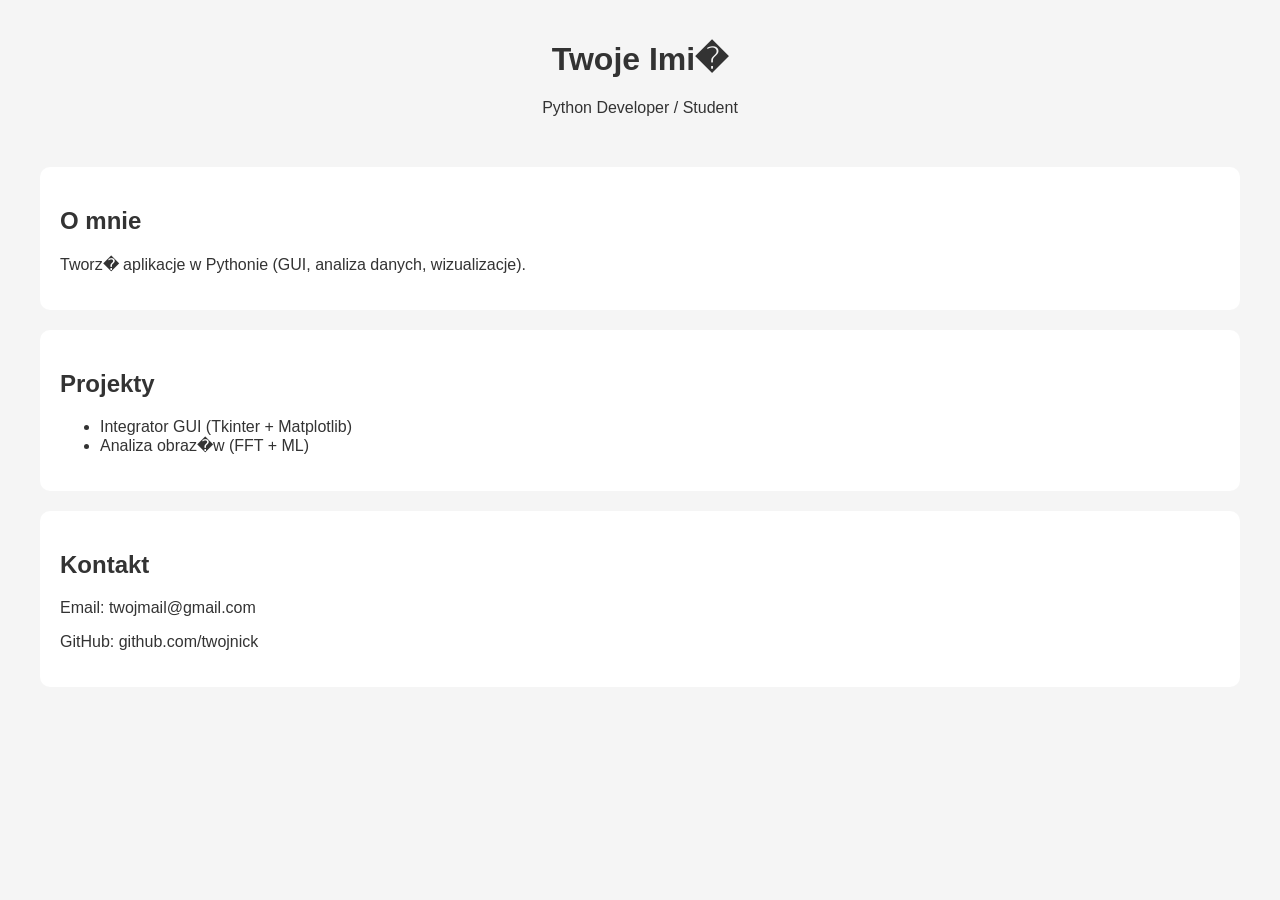
==== index.html @ ad36d0c5 "test" ====
<!DOCTYPE html>
<html lang="pl">
<head>
    <meta charset="UTF-8">
    <title>Moje Portfolio</title>
    <link rel="stylesheet" href="style.css">
</head>
<body>

    <header>
        <h1>Twoje Imi�</h1>
        <p>Python Developer / Student</p>
    </header>

    <section>
        <h2>O mnie</h2>
        <p>Tworz� aplikacje w Pythonie (GUI, analiza danych, wizualizacje).</p>
    </section>

    <section>
        <h2>Projekty</h2>
        <ul>
            <li>Integrator GUI (Tkinter + Matplotlib)</li>
            <li>Analiza obraz�w (FFT + ML)</li>
        </ul>
    </section>

    <section>
        <h2>Kontakt</h2>
        <p>Email: twojmail@gmail.com</p>
        <p>GitHub: github.com/twojnick</p>
    </section>

</body>
</html>
---- style.css ----
body {
    font-family: Arial, sans-serif;
    margin: 40px;
    background: #f5f5f5;
    color: #333;
}

header {
    text-align: center;
    margin-bottom: 50px;
}

section {
    background: white;
    padding: 20px;
    margin-bottom: 20px;
    border-radius: 10px;
}
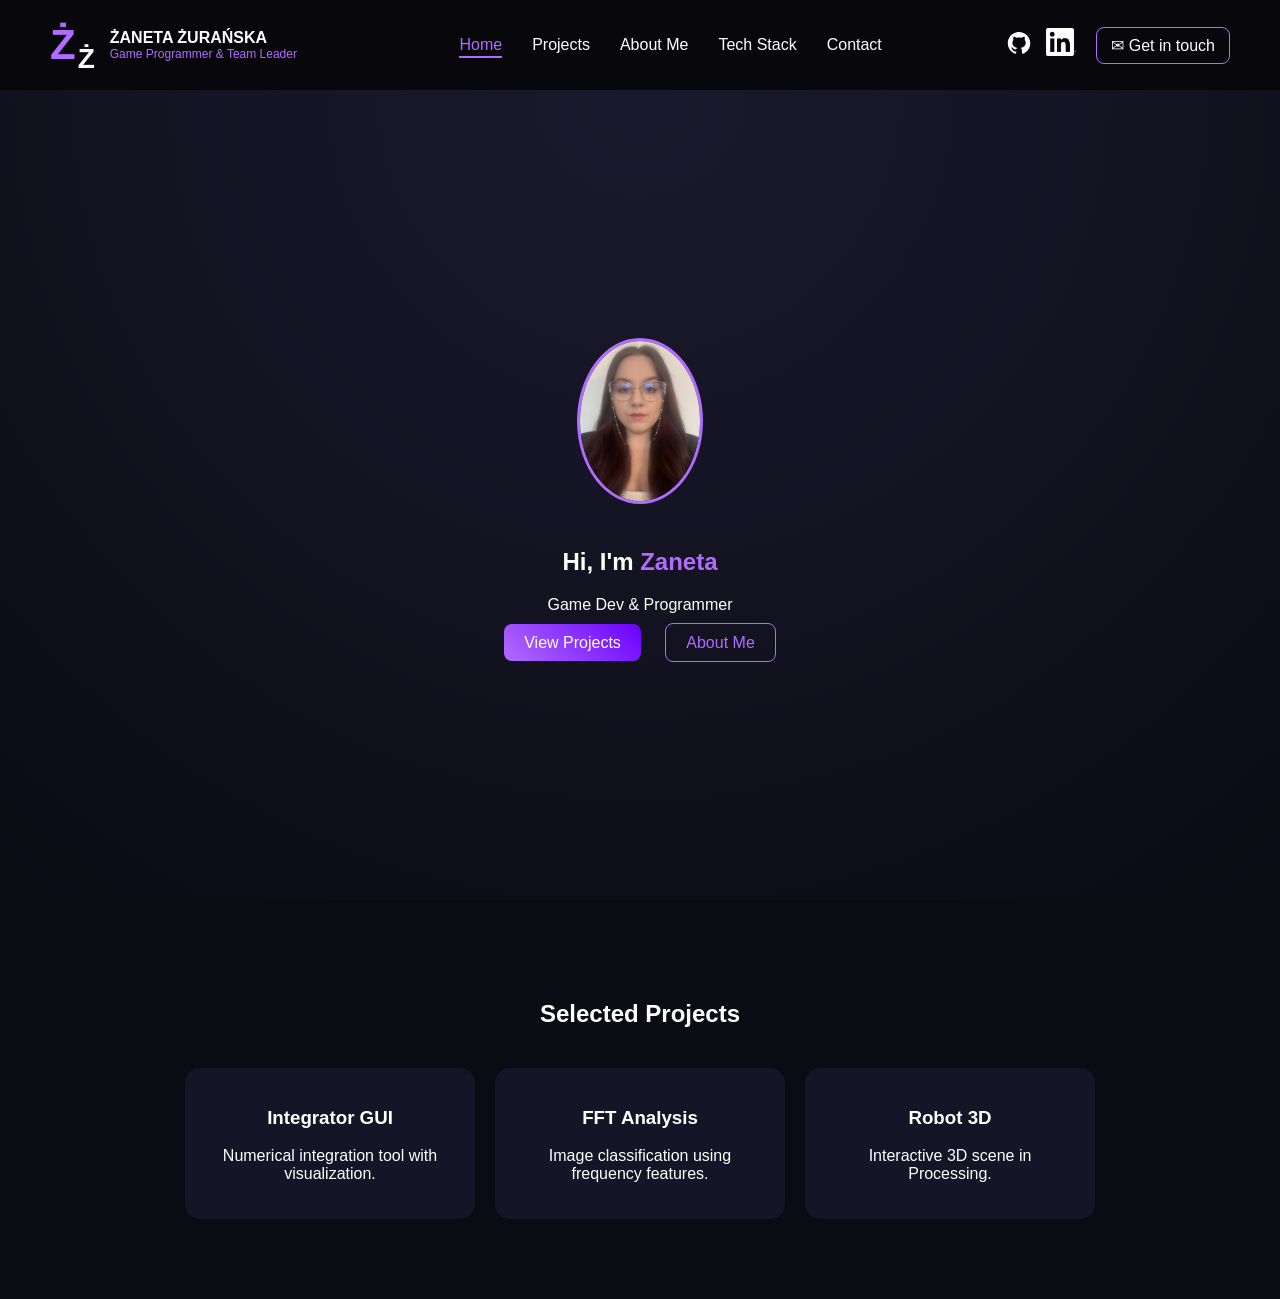
==== commit b454cc91: "Template" ====
--- a/index.html
+++ b/index.html
@@ -2,34 +2,88 @@
 <html lang="pl">
 <head>
     <meta charset="UTF-8">
-    <title>Moje Portfolio</title>
+    <title>Zaneta Zuranska</title>
     <link rel="stylesheet" href="style.css">
 </head>
 <body>
 
-    <header>
-        <h1>Twoje Imi�</h1>
-        <p>Python Developer / Student</p>
-    </header>
+<nav class="navbar">
 
-    <section>
-        <h2>O mnie</h2>
-        <p>Tworz� aplikacje w Pythonie (GUI, analiza danych, wizualizacje).</p>
-    </section>
+    <!-- LOGO -->
+    <div class="logo">
+        <div class="logo-mark">
+            <span class="logo-top">Ż</span>
+            <span class="logo-bottom">Ż</span>
+        </div>
+        <div class="logo-text">
+            <h1>ŻANETA ŻURAŃSKA</h1>
+            <p>Game Programmer & Team Leader</p>
+        </div>
+    </div>
 
-    <section>
-        <h2>Projekty</h2>
-        <ul>
-            <li>Integrator GUI (Tkinter + Matplotlib)</li>
-            <li>Analiza obraz�w (FFT + ML)</li>
-        </ul>
-    </section>
+    <!-- MENU -->
+    <ul class="menu">
+        <li><a href="#" class="active">Home</a></li>
+        <li><a href="#">Projects</a></li>
+        <li><a href="#">About Me</a></li>
+        <li><a href="#">Tech Stack</a></li>
+        <li><a href="#">Contact</a></li>
+    </ul>
 
-    <section>
-        <h2>Kontakt</h2>
-        <p>Email: twojmail@gmail.com</p>
-        <p>GitHub: github.com/twojnick</p>
-    </section>
+    <!-- RIGHT SIDE -->
+    <div class="nav-right">
+
+    <div class="socials">
+        <a href="https://github.com/zanetazuranska" target="_blank" rel="noopener noreferrer">
+            <img src="res/GitHub_Invertocat_White_Clearspace.svg" alt="GitHub">
+        </a>
+
+        <a href="https://www.linkedin.com/in/%C5%BCaneta-%C5%BCura%C5%84ska-6b0505299/" target="_blank" rel="noopener noreferrer">
+            <img src="res/InBug-White.png" alt="LinkedIn">
+        </a>
+    </div>
+
+        <a href="contact.html" class="contact-btn">
+            ✉ Get in touch
+        </a>
+
+    </div>
+
+</nav>
+
+<section class="hero">
+    <div class="hero-content">
+        <img src="res/avatar.png" class="avatar">
+        <h1>Hi, I'm <span>Zaneta</span></h1>
+        <p>Game Dev & Programmer</p>
+
+        <div class="buttons">
+            <a href="#" class="btn primary">View Projects</a>
+            <a href="#" class="btn secondary">About Me</a>
+        </div>
+    </div>
+</section>
+
+<section class="projects">
+    <h2>Selected Projects</h2>
+
+    <div class="project-grid">
+        <div class="card">
+            <h3>Integrator GUI</h3>
+            <p>Numerical integration tool with visualization.</p>
+        </div>
+
+        <div class="card">
+            <h3>FFT Analysis</h3>
+            <p>Image classification using frequency features.</p>
+        </div>
+
+        <div class="card">
+            <h3>Robot 3D</h3>
+            <p>Interactive 3D scene in Processing.</p>
+        </div>
+    </div>
+</section>
 
 </body>
 </html>
--- a/style.css
+++ b/style.css
@@ -1,18 +1,280 @@
 body {
-    font-family: Arial, sans-serif;
-    margin: 40px;
-    background: #f5f5f5;
-    color: #333;
-}
-
-header {
+    margin: 0;
+    font-family: 'Segoe UI', sans-serif;
+    background: #0b0b14;
+    color: white;
+}
+
+/* NAVBAR */
+.navbar {
+    display: flex;
+    justify-content: space-between;
+    align-items: center;
+    padding: 20px 50px;
+    background: rgba(0,0,0,0.4);
+}
+
+/* ===== LOGO ===== */
+.logo {
+    display: flex;
+    align-items: center;
+    gap: 15px;
+}
+
+.logo-mark {
+    display: flex;
+    align-items: flex-end; /* wyrównuje dół liter */
+    gap: 2px; /* bardzo blisko siebie */
+}
+
+/* większa litera */
+.logo-top {
+    font-size: 42px;
+    color: #b16cff;
+    font-weight: 800;
+}
+
+/* mniejsza litera */
+.logo-bottom {
+    font-size: 28px;
+    color: white;
+    font-weight: 700;
+    position: relative;
+    top: 6px; /* lekko w dół żeby była „niżej” */
+}
+
+.logo-text h1 {
+    margin: 0;
+    font-size: 16px;
+}
+
+.logo-text p {
+    margin: 0;
+    font-size: 12px;
+    color: #b16cff;
+}
+
+/* ===== MENU ===== */
+.menu {
+    display: flex;
+    list-style: none;
+    gap: 30px;
+}
+
+.menu a {
+    color: white;
+    text-decoration: none;
+    position: relative;
+    transition: 0.3s;
+}
+
+/* hover + active */
+.menu a:hover,
+.menu a.active {
+    color: #b16cff;
+}
+
+.menu a::after {
+    content: "";
+    position: absolute;
+    left: 0;
+    bottom: -6px;
+    width: 0%;
+    height: 2px;
+    background: #b16cff;
+    transition: 0.3s;
+}
+
+.menu a:hover::after,
+.menu a.active::after {
+    width: 100%;
+}
+
+/* ===== RIGHT SIDE ===== */
+.nav-right {
+    display: flex;
+    align-items: center;
+    gap: 20px;
+}
+
+/* social icons */
+.socials {
+    display: flex;
+    gap: 12px;
+}
+
+.socials img {
+    width: 30px;
+    transition: 0.3s;
+}
+
+.socials img:hover {
+    transform: scale(1.2);
+    filter: invert(64%) sepia(59%) saturate(749%) hue-rotate(227deg);
+}
+
+/* contact button */
+.contact-btn {
+    padding: 8px 14px;
+    border: 1px solid #b16cff;
+    border-radius: 8px;
+    color: #b16cff;
+    text-decoration: none;
+    transition: 0.3s;
+}
+
+.contact-btn:hover {
+    background: #b16cff;
+    color: black;
+}
+
+.navbar ul {
+    display: flex;
+    list-style: none;
+    gap: 30px;
+}
+
+.navbar a {
+    color: white;
+    text-decoration: none;
+    transition: 0.3s;
+}
+
+.navbar a:hover {
+    color: #b16cff;
+}
+
+/* HERO */
+.hero {
+    height: 90vh;
+    display: flex;
+    justify-content: center;
+    align-items: center;
     text-align: center;
-    margin-bottom: 50px;
-}
-
-section {
-    background: white;
+    background: radial-gradient(circle at top, #1a1a2e, #0b0b14);
+}
+
+.avatar {
+    width: 120px;
+    border-radius: 50%;
+    border: 3px solid #b16cff;
+    margin-bottom: 20px;
+}
+
+.hero h1 span {
+    color: #b16cff;
+}
+
+.buttons {
+    margin-top: 20px;
+}
+
+.btn {
+    padding: 10px 20px;
+    border-radius: 8px;
+    margin: 10px;
+    text-decoration: none;
+}
+
+.primary {
+    background: linear-gradient(45deg, #b16cff, #6a00ff);
+    color: white;
+}
+
+.secondary {
+    border: 1px solid #b16cff;
+    color: #b16cff;
+}
+
+/* PROJECTS */
+.projects {
+    padding: 80px 50px;
+    text-align: center;
+}
+
+.project-grid {
+    display: flex;
+    gap: 20px;
+    justify-content: center;
+    margin-top: 40px;
+}
+
+.card {
+    background: #151528;
     padding: 20px;
-    margin-bottom: 20px;
-    border-radius: 10px;
+    border-radius: 15px;
+    width: 250px;
+    transition: 0.3s;
+}
+
+.card:hover {
+    transform: translateY(-10px);
+    box-shadow: 0 0 20px #b16cff;
+}
+
+.navbar a {
+    position: relative;
+    color: white;
+    text-decoration: none;
+    transition: 0.3s;
+}
+
+/* hover */
+.navbar a:hover {
+    color: #b16cff;
+}
+
+/* ACTIVE LINK */
+.navbar a.active {
+    color: #b16cff;
+}
+
+/* kreska pod aktywnym */
+.navbar a::after {
+    content: "";
+    position: absolute;
+    left: 0;
+    bottom: -5px;
+    width: 0%;
+    height: 2px;
+    background: #b16cff;
+    transition: 0.3s;
+}
+
+/* animacja hover */
+.navbar a:hover::after {
+    width: 100%;
+}
+
+/* kreska dla active */
+.navbar a.active::after {
+    width: 100%;
+}
+
+.contact-page {
+    padding: 100px 50px;
+    text-align: center;
+}
+
+.contact-page form {
+    display: flex;
+    flex-direction: column;
+    gap: 15px;
+    max-width: 500px;
+    margin: 0 auto;
+}
+
+.contact-page input,
+.contact-page textarea {
+    padding: 12px;
+    border-radius: 8px;
+    border: 1px solid #333;
+    background: #151528;
+    color: white;
+}
+
+.contact-page input:focus,
+.contact-page textarea:focus {
+    border-color: #b16cff;
+    outline: none;
 }
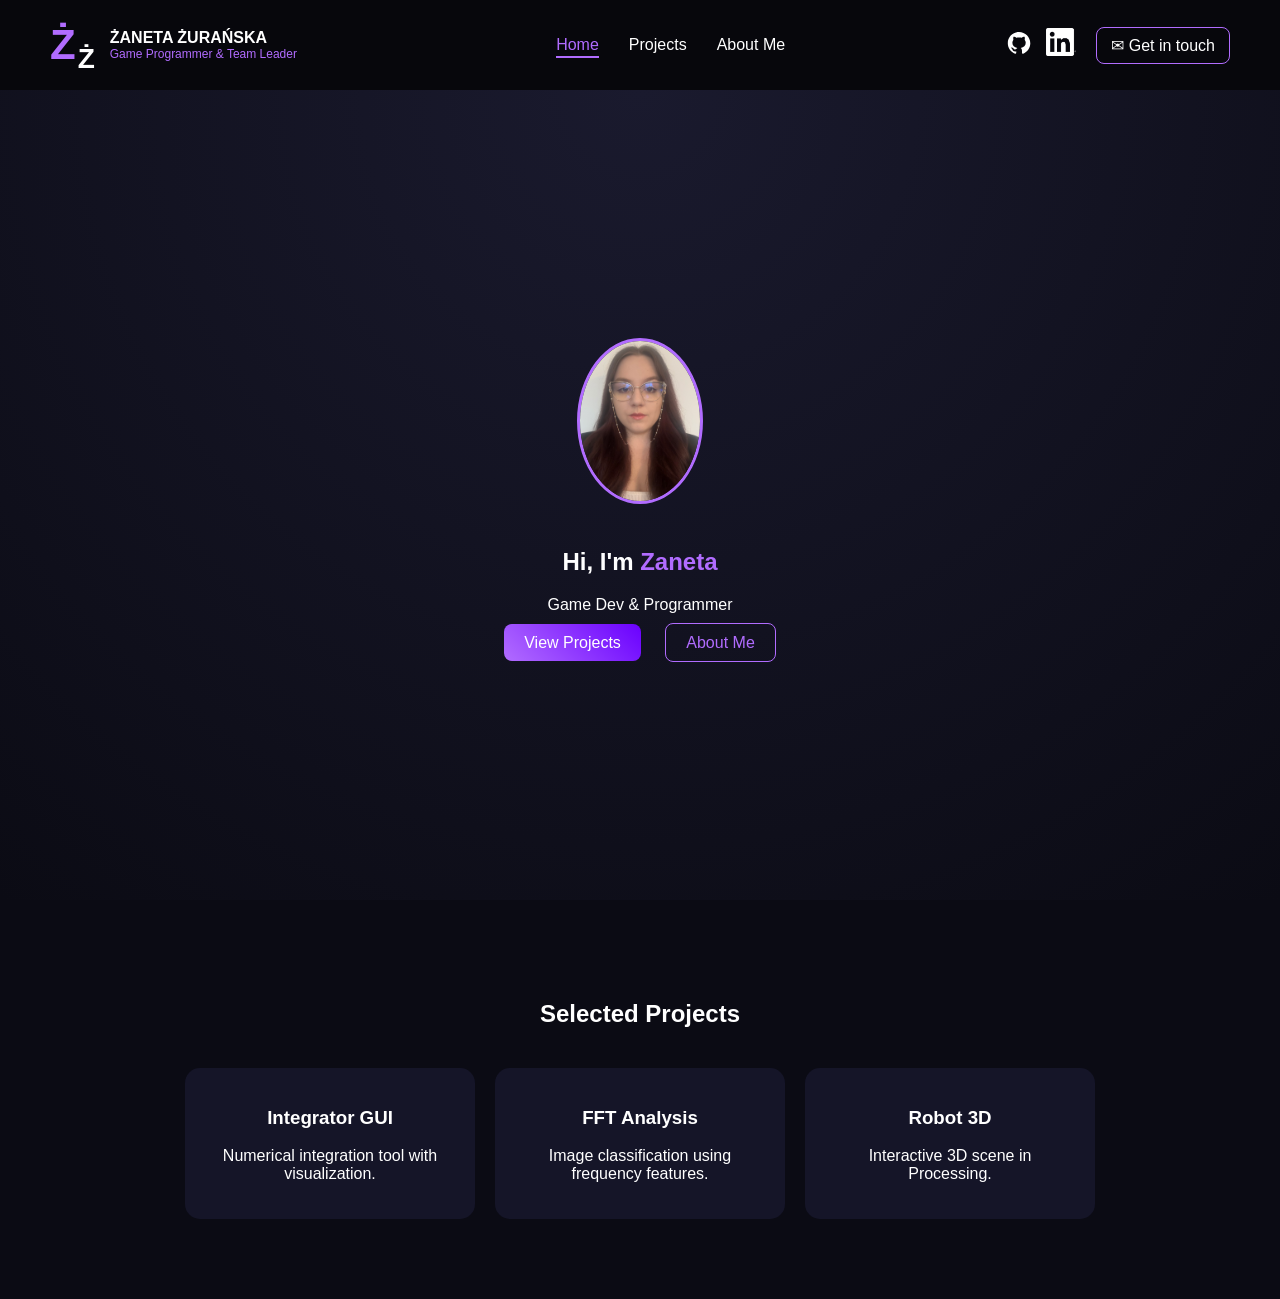
==== commit 4dead7f1: "astatinum" ====
--- a/index.html
+++ b/index.html
@@ -23,11 +23,9 @@
 
     <!-- MENU -->
     <ul class="menu">
-        <li><a href="#" class="active">Home</a></li>
-        <li><a href="#">Projects</a></li>
-        <li><a href="#">About Me</a></li>
-        <li><a href="#">Tech Stack</a></li>
-        <li><a href="#">Contact</a></li>
+        <li><a href="index.html" class="active">Home</a></li>
+        <li><a href="projects.html">Projects</a></li>
+        <li><a href="aboutMe.html">About Me</a></li>
     </ul>
 
     <!-- RIGHT SIDE -->
--- a/style.css
+++ b/style.css
@@ -277,4 +277,187 @@
 .contact-page textarea:focus {
     border-color: #b16cff;
     outline: none;
+}
+
+.timeline {
+    position: relative;
+    max-width: 800px;
+    margin: 50px auto;
+}
+
+/* linia */
+.timeline::before {
+    content: "";
+    position: absolute;
+    left: 50%;
+    width: 2px;
+    height: 100%;
+    background: #b16cff;
+    transform: translateX(-50%);
+}
+
+.timeline-item {
+    position: relative;
+    width: 50%;
+    padding: 20px;
+}
+
+/* lewa strona */
+.timeline-item:nth-child(odd) {
+    left: 0;
+    text-align: right;
+}
+
+/* prawa strona */
+.timeline-item:nth-child(even) {
+    left: 50%;
+}
+
+/* kropka */
+.timeline-item::before {
+    content: "";
+    position: absolute;
+    top: 25px;
+    width: 12px;
+    height: 12px;
+    background: #b16cff;
+    border-radius: 50%;
+    left: 100%;
+    transform: translateX(-50%);
+}
+
+.timeline-item:nth-child(even)::before {
+    left: 0;
+}
+
+/* box */
+.timeline-content {
+    background: #151528;
+    padding: 15px;
+    border-radius: 10px;
+    transition: 0.3s;
+}
+
+.timeline-content:hover {
+    box-shadow: 0 0 15px #b16cff;
+}
+
+.project-img {
+    width: 100%;
+    height: 180px;         
+    object-fit: cover;      
+    border-radius: 10px;
+    margin-bottom: 10px;
+}
+
+.project-page {
+    padding: 100px 50px;
+    text-align: center;
+}
+
+.project-page p {
+    max-width: 800px;
+    margin: 20px auto;
+    line-height: 1.6;
+}
+
+/* VIDEO */
+.video-container {
+    margin: 30px auto;
+}
+
+/* GALLERY */
+.gallery {
+    display: flex;
+    gap: 15px;
+    justify-content: center;
+    flex-wrap: wrap;
+    margin-top: 20px;
+}
+
+.gallery img {
+    width: 250px;
+    height: 160px;
+    object-fit: cover;
+    border-radius: 10px;
+    transition: 0.3s;
+}
+
+.gallery img:hover {
+    transform: scale(1.05);
+    box-shadow: 0 0 15px #b16cff;
+}
+
+.video-container {
+    max-width: 800px;
+    margin: 30px auto;
+}
+
+.video-container video {
+    width: 100%;
+    border-radius: 10px;
+}
+
+.tech-stack {
+    display: flex;
+    justify-content: center;
+    gap: 15px;
+    margin: 20px 0 40px 0;
+    flex-wrap: wrap;
+}
+
+.tech {
+    padding: 8px 14px;
+    border: 1px solid #b16cff;
+    border-radius: 20px;
+    color: #b16cff;
+    font-size: 14px;
+    transition: 0.3s;
+}
+
+.tech:hover {
+    background: #b16cff;
+    color: black;
+    transform: scale(1.05);
+}
+
+.download-btn {
+    display: inline-block;
+    padding: 12px 20px;
+    margin: 20px 0 40px 0;
+    border: 1px solid #b16cff;
+    border-radius: 10px;
+    color: #b16cff;
+    text-decoration: none;
+    transition: 0.3s;
+    font-weight: 500;
+}
+
+.download-btn:hover {
+    background: #b16cff;
+    color: black;
+    transform: scale(1.05);
+    box-shadow: 0 0 15px #b16cff;
+}
+
+.project-page ul {
+    list-style: none;
+    padding: 0;
+    margin: 20px auto;
+    max-width: 700px;
+    text-align: left;
+}
+
+.project-page li {
+    background: #151528;
+    margin: 10px 0;
+    padding: 12px 15px;
+    border-radius: 8px;
+    border-left: 3px solid #b16cff;
+    transition: 0.3s;
+}
+
+.project-page li:hover {
+    transform: translateX(5px);
+    box-shadow: 0 0 10px #b16cff;
 }
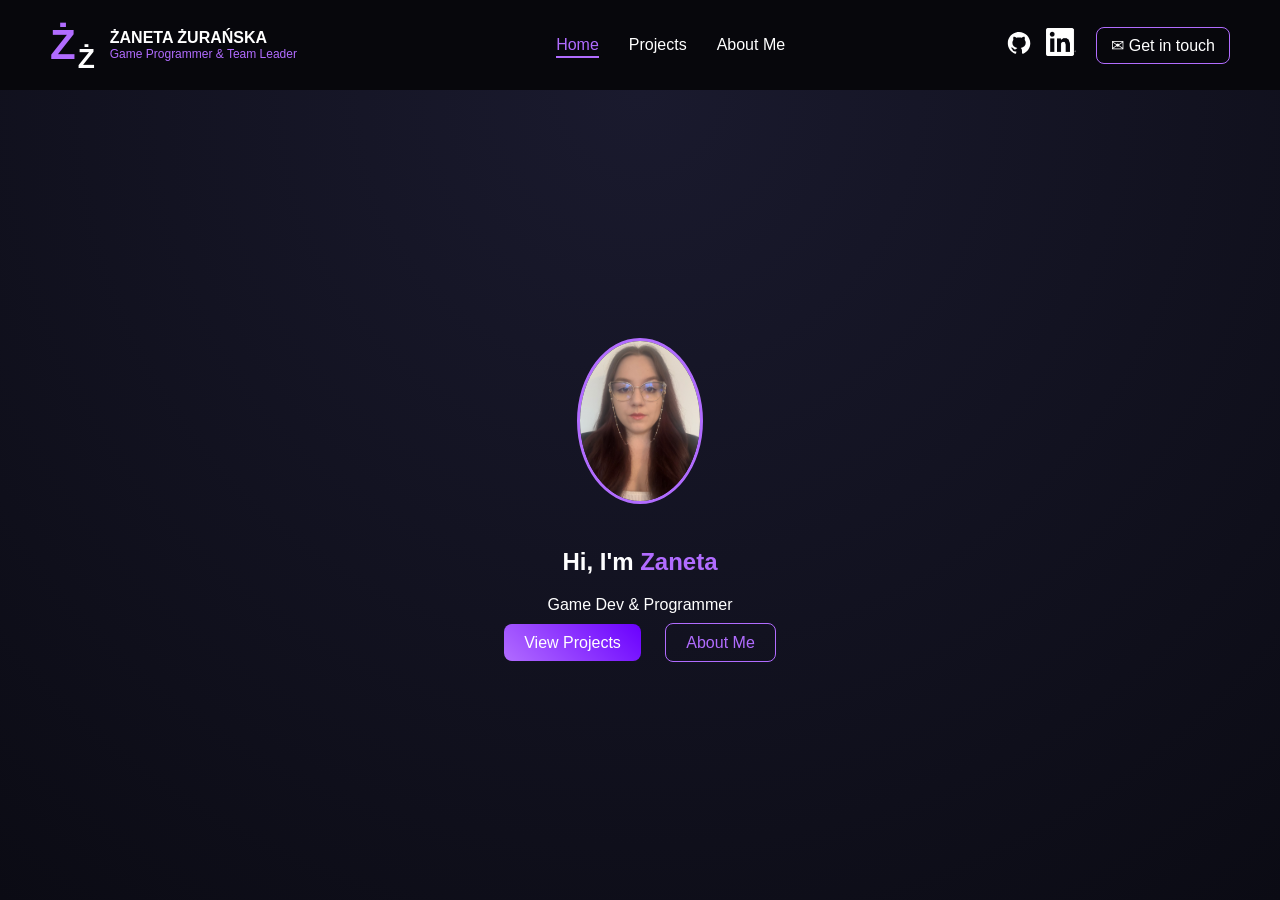
==== commit 6fbdcff0: "engine" ====
--- a/index.html
+++ b/index.html
@@ -56,29 +56,8 @@
         <p>Game Dev & Programmer</p>
 
         <div class="buttons">
-            <a href="#" class="btn primary">View Projects</a>
-            <a href="#" class="btn secondary">About Me</a>
-        </div>
-    </div>
-</section>
-
-<section class="projects">
-    <h2>Selected Projects</h2>
-
-    <div class="project-grid">
-        <div class="card">
-            <h3>Integrator GUI</h3>
-            <p>Numerical integration tool with visualization.</p>
-        </div>
-
-        <div class="card">
-            <h3>FFT Analysis</h3>
-            <p>Image classification using frequency features.</p>
-        </div>
-
-        <div class="card">
-            <h3>Robot 3D</h3>
-            <p>Interactive 3D scene in Processing.</p>
+            <a href="projects.html" class="btn primary">View Projects</a>
+            <a href="aboutMe.html" class="btn secondary">About Me</a>
         </div>
     </div>
 </section>
--- a/style.css
+++ b/style.css
@@ -383,6 +383,14 @@
     transition: 0.3s;
 }
 
+.galleryTop img {
+    width: 500px;
+    height: 320px;
+    object-fit: cover;
+    border-radius: 10px;
+    transition: 0.3s;
+}
+
 .gallery img:hover {
     transform: scale(1.05);
     box-shadow: 0 0 15px #b16cff;
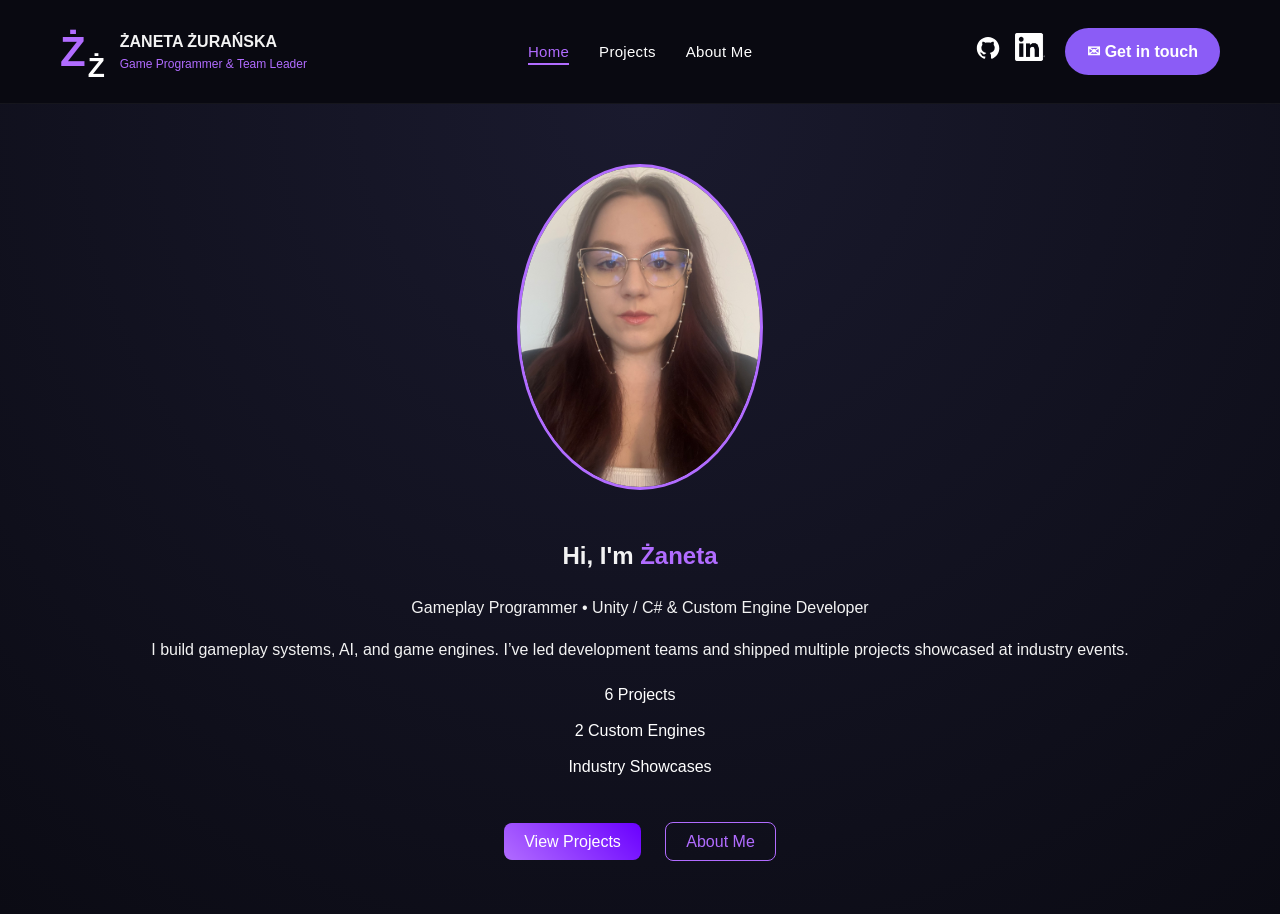
==== commit dd2092ed: "about me" ====
--- a/index.html
+++ b/index.html
@@ -51,14 +51,34 @@
 
 <section class="hero">
     <div class="hero-content">
+
         <img src="res/avatar.png" class="avatar">
-        <h1>Hi, I'm <span>Zaneta</span></h1>
-        <p>Game Dev & Programmer</p>
+
+        <h1>Hi, I'm <span>Żaneta</span></h1>
+
+        <p class="subtitle">
+            Gameplay Programmer • Unity / C# & Custom Engine Developer
+        </p>
+
+        <p class="description">
+            I build gameplay systems, AI, and game engines.
+            I’ve led development teams and shipped multiple projects showcased at industry events.
+        </p>
+
+        <div class="stats">
+            <div class="stat-item">6 Projects</div>
+            <div class="stat-item">2 Custom Engines</div>
+            <div class="stat-item">Industry Showcases</div>
+            <div class="stat-item"></div>
+            <div class="stat-item"></div>
+            <div class="stat-item"></div>
+        </div>
 
         <div class="buttons">
             <a href="projects.html" class="btn primary">View Projects</a>
             <a href="aboutMe.html" class="btn secondary">About Me</a>
         </div>
+
     </div>
 </section>
 
--- a/style.css
+++ b/style.css
@@ -1,20 +1,31 @@
 body {
     margin: 0;
-    font-family: 'Segoe UI', sans-serif;
-    background: #0b0b14;
-    color: white;
+    font-family:"Inter",sans-serif;
+    background: #090912;
+    color: #f3f3f3;
+    line-height: 1.6;
 }
 
 /* NAVBAR */
-.navbar {
-    display: flex;
-    justify-content: space-between;
-    align-items: center;
-    padding: 20px 50px;
-    background: rgba(0,0,0,0.4);
-}
-
-/* ===== LOGO ===== */
+.navbar{
+    position:sticky;
+    top:0;
+    z-index:1000;
+
+    display:flex;
+    justify-content:space-between;
+    align-items:center;
+
+    padding:18px 60px;
+
+    background:rgba(10,10,18,.75);
+
+    backdrop-filter:blur(16px);
+
+    border-bottom:1px solid rgba(255,255,255,.05);
+}
+
+/* LOGO */
 .logo {
     display: flex;
     align-items: center;
@@ -23,24 +34,22 @@
 
 .logo-mark {
     display: flex;
-    align-items: flex-end; /* wyrównuje dół liter */
-    gap: 2px; /* bardzo blisko siebie */
-}
-
-/* większa litera */
+    align-items: flex-end; 
+    gap: 2px; 
+}
+
 .logo-top {
     font-size: 42px;
     color: #b16cff;
     font-weight: 800;
 }
 
-/* mniejsza litera */
 .logo-bottom {
     font-size: 28px;
     color: white;
     font-weight: 700;
     position: relative;
-    top: 6px; /* lekko w dół żeby była „niżej” */
+    top: 6px; 
 }
 
 .logo-text h1 {
@@ -54,21 +63,22 @@
     color: #b16cff;
 }
 
-/* ===== MENU ===== */
-.menu {
-    display: flex;
-    list-style: none;
-    gap: 30px;
-}
-
-.menu a {
-    color: white;
-    text-decoration: none;
-    position: relative;
-    transition: 0.3s;
-}
-
-/* hover + active */
+/* MENU */
+.menu{
+    display:flex;
+    gap:45px;
+    list-style:none;
+    margin:0;
+    padding:0;
+}
+
+.menu a{
+    font-weight:500;
+    font-size:15px;
+    letter-spacing:.3px;
+    transition:.3s;
+}
+
 .menu a:hover,
 .menu a.active {
     color: #b16cff;
@@ -90,14 +100,13 @@
     width: 100%;
 }
 
-/* ===== RIGHT SIDE ===== */
+/* RIGHT SIDE */
 .nav-right {
     display: flex;
     align-items: center;
     gap: 20px;
 }
 
-/* social icons */
 .socials {
     display: flex;
     gap: 12px;
@@ -113,19 +122,18 @@
     filter: invert(64%) sepia(59%) saturate(749%) hue-rotate(227deg);
 }
 
-/* contact button */
-.contact-btn {
-    padding: 8px 14px;
-    border: 1px solid #b16cff;
-    border-radius: 8px;
-    color: #b16cff;
-    text-decoration: none;
-    transition: 0.3s;
-}
-
-.contact-btn:hover {
-    background: #b16cff;
-    color: black;
+.contact-btn{
+    padding:11px 22px;
+    border-radius:999px;
+    border:none;
+    background:#8b5cf6;
+    color:white;
+    font-weight:600;
+    transition:.35s;
+}
+
+.contact-btn:hover{
+    transform: translateY(-3px);
 }
 
 .navbar ul {
@@ -144,6 +152,10 @@
     color: #b16cff;
 }
 
+.navbar a.contact-btn:hover {
+    color:#fff;
+}
+
 /* HERO */
 .hero {
     height: 90vh;
@@ -155,7 +167,7 @@
 }
 
 .avatar {
-    width: 120px;
+    width: 240px;
     border-radius: 50%;
     border: 3px solid #b16cff;
     margin-bottom: 20px;
@@ -229,7 +241,6 @@
     color: #b16cff;
 }
 
-/* kreska pod aktywnym */
 .navbar a::after {
     content: "";
     position: absolute;
@@ -241,12 +252,10 @@
     transition: 0.3s;
 }
 
-/* animacja hover */
 .navbar a:hover::after {
     width: 100%;
 }
 
-/* kreska dla active */
 .navbar a.active::after {
     width: 100%;
 }
@@ -279,21 +288,30 @@
     outline: none;
 }
 
-.timeline {
-    position: relative;
-    max-width: 800px;
-    margin: 50px auto;
-}
-
-/* linia */
-.timeline::before {
-    content: "";
-    position: absolute;
-    left: 50%;
-    width: 2px;
-    height: 100%;
-    background: #b16cff;
-    transform: translateX(-50%);
+.timeline{
+    position:relative;
+    width:min(1100px,95%);
+    margin:100px auto;
+    margin-top: 50px;
+}
+
+.timeline::before{
+    content:"";
+    position:absolute;
+    left:50%;
+    top:0;
+    bottom:0;
+    width:3px;
+    background:
+    linear-gradient(
+    to bottom,
+    transparent,
+    #8b5cf6,
+    transparent
+);
+
+transform:translateX(-50%);
+opacity:.8;
 }
 
 .timeline-item {
@@ -302,18 +320,18 @@
     padding: 20px;
 }
 
-/* lewa strona */
 .timeline-item:nth-child(odd) {
     left: 0;
-    text-align: right;
-}
-
-/* prawa strona */
+    display: flex;
+    justify-content: flex-end;
+}
+
 .timeline-item:nth-child(even) {
     left: 50%;
-}
-
-/* kropka */
+    display: flex;
+    justify-content: flex-start;
+}
+
 .timeline-item::before {
     content: "";
     position: absolute;
@@ -326,74 +344,176 @@
     transform: translateX(-50%);
 }
 
+.timeline-item::before{
+    left:calc(100% - 40px);
+}
+
 .timeline-item:nth-child(even)::before {
     left: 0;
 }
 
-/* box */
-.timeline-content {
-    background: #151528;
-    padding: 15px;
-    border-radius: 10px;
-    transition: 0.3s;
-}
-
-.timeline-content:hover {
-    box-shadow: 0 0 15px #b16cff;
-}
-
-.project-img {
-    width: 100%;
-    height: 180px;         
-    object-fit: cover;      
-    border-radius: 10px;
+.timeline-content{
+    background:#14141d;
+    border-radius:18px;
+    padding:22px;
+    border:1px solid rgba(255,255,255,.05);
+    transition:.35s;
+    overflow:hidden;
+}
+
+.timeline-item:nth-child(odd) .timeline-content{
+    margin-right:40px;
+}
+
+.timeline-content:hover{
+    transform:translateY(-8px);
+    border-color:#8b5cf6;
+    box-shadow:
+    0 25px 60px rgba(0,0,0,.45);
+}
+
+.projects-header {
+    max-width: 900px;
+    margin: 0 auto 60px auto;
+    text-align: center;
+}
+
+.projects-header h2 {
+    font-size: 42px;
+    color: #b16cff;
+    margin-bottom: 15px;
+    position: relative;
+    display: inline-block;
+}
+
+.projects-header p {
+    color: #d7d7e0;
+    font-size: 16px;
+    line-height: 1.7;
+    max-width: 950px;
+    margin: 20px auto 0 auto;
+}
+
+.projects {
+    text-align: center;
+}
+
+.project-img{
+    width:100%;
+    height:280px;
+    object-fit:cover;
+    border-radius:14px;
+    margin-bottom:20px;
+    margin-top:20px;
+    transition:.45s;
+}
+
+.project-header {
+    display: flex;
+    align-items: baseline;
+    gap: 12px;
     margin-bottom: 10px;
+}
+
+.project-date {
+    font-size: 13px;
+    color: #888;
+    font-weight: 500;
+    letter-spacing: 1px;
+}
+
+.timeline-content:hover .project-img{
+    transform:scale(1.04);
+}
+
+.timeline-content h3{
+    font-size:28px;
+    margin:15px 0;
+    font-weight:700;
+}
+
+.timeline-content h3 a{
+    color:white;
+    text-decoration:none;
+    transition:.3s;
+}
+
+.timeline-content h3 a:hover{
+    color:#8b5cf6;
+}
+
+.timeline-content p{
+    color:#b8b8c7;
+    font-size:16px;
+    line-height:1.8;
+    margin-bottom:0;
 }
 
 .project-page {
     padding: 100px 50px;
+    max-width: 1000px;
+    margin: 0 auto;
+}
+
+.project-page h1 {
+    font-size: 44px;
+    color: #b16cff;
     text-align: center;
+    margin-bottom: 30px;
+}
+
+.project-page h2 {
+    margin-top: 60px;
+    color: #b16cff;
+    font-size: 26px;
+    border-left: 3px solid #8b5cf6;
+    padding-left: 12px;
 }
 
 .project-page p {
     max-width: 800px;
     margin: 20px auto;
-    line-height: 1.6;
+    line-height: 1.7;
+    color: #d7d7e0;
 }
 
 /* VIDEO */
 .video-container {
-    margin: 30px auto;
-}
-
-/* GALLERY */
+    max-width: 800px;
+    margin: 20px auto;
+    border-radius: 12px;
+    overflow: hidden;
+    border: 1px solid rgba(255,255,255,0.08);
+    box-shadow: 0 20px 50px rgba(0,0,0,0.4);
+}
+
+.video-container iframe {
+    display: block;
+}
+
 .gallery {
-    display: flex;
-    gap: 15px;
-    justify-content: center;
-    flex-wrap: wrap;
+    display: grid;
+    grid-template-columns: repeat(auto-fit, minmax(260px, 1fr));
+    gap: 18px;
     margin-top: 20px;
 }
 
 .gallery img {
-    width: 250px;
-    height: 160px;
+    width: 100%;
+    aspect-ratio: 16 / 9;
     object-fit: cover;
-    border-radius: 10px;
-    transition: 0.3s;
-}
-
-.galleryTop img {
-    width: 500px;
-    height: 320px;
-    object-fit: cover;
-    border-radius: 10px;
-    transition: 0.3s;
+
+    border-radius: 12px;
+    border: 1px solid rgba(255,255,255,.06);
+
+    transition: .3s ease;
+
+    cursor: pointer;
 }
 
 .gallery img:hover {
-    transform: scale(1.05);
-    box-shadow: 0 0 15px #b16cff;
+    transform: translateY(-4px);
+    border-color: rgba(177,108,255,.4);
 }
 
 .video-container {
@@ -409,43 +529,128 @@
 .tech-stack {
     display: flex;
     justify-content: center;
-    gap: 15px;
-    margin: 20px 0 40px 0;
-    flex-wrap: wrap;
-}
-
-.tech {
-    padding: 8px 14px;
-    border: 1px solid #b16cff;
-    border-radius: 20px;
-    color: #b16cff;
+    margin-top: 15px;
+}
+
+.tech-list {
+    list-style: none;
+    padding: 0;
+    margin: 0;
+
+    width: 100%;
+    max-width: 600px;
+}
+
+.tech-list li {
+    background: #151528;
+    margin: 8px 0;
+    padding: 10px 14px;
+
+    border-left: 3px solid #8b5cf6;
+    border-radius: 8px;
+
+    color: #d7d7e0;
     font-size: 14px;
-    transition: 0.3s;
-}
-
-.tech:hover {
-    background: #b16cff;
-    color: black;
-    transform: scale(1.05);
+
+    transition: 0.2s ease;
+}
+
+.tech-list li:hover {
+    transform: translateX(4px);
+    background: rgba(177,108,255,0.06);
 }
 
 .download-btn {
     display: inline-block;
-    padding: 12px 20px;
-    margin: 20px 0 40px 0;
-    border: 1px solid #b16cff;
+    padding: 10px 16px;
+    margin: 20px 0 30px 0;
+
+    border-radius: 8px;
+
+    background: rgba(177, 108, 255, 0.08);
+    border: 1px solid rgba(177, 108, 255, 0.35);
+
+    color: #d7d7e0;
+    text-decoration: none;
+
+    font-size: 14px;
+    font-weight: 500;
+
+    transition: 0.25s ease;
+
+    backdrop-filter: blur(6px);
+}
+
+.download-btn:hover {
+    border-color: #b16cff;
+    color: #ffffff;
+    transform: translateY(-2px);
+}
+
+.repo-card {
+    background: #151528;
     border-radius: 10px;
+    padding: 14px 16px;
+    border: 1px solid rgba(255,255,255,0.06);
+
+    display: flex;
+    flex-direction: column;
+    gap: 8px;
+}
+
+.repo-title {
+    color: #b16cff;
+    font-weight: 600;
+    font-size: 14px;
+}
+
+.repo-desc {
+    font-size: 13px;
+    color: #bdbdc7;
+    line-height: 1.5;
+}
+
+.repo-actions a {
     color: #b16cff;
     text-decoration: none;
-    transition: 0.3s;
-    font-weight: 500;
-}
-
-.download-btn:hover {
-    background: #b16cff;
-    color: black;
-    transform: scale(1.05);
-    box-shadow: 0 0 15px #b16cff;
+    font-size: 13px;
+    text-align: center;
+}
+
+.repo-actions {
+    text-align: center;
+}
+
+.repo-actions a:hover {
+    color: #fff;
+}
+.code-block {
+    margin-top: 20px;
+    border: 1px solid rgba(255,255,255,0.08);
+    border-radius: 10px;
+    overflow: hidden;
+    background: #14141d;
+}
+
+.code-title {
+    padding: 10px 14px;
+    font-size: 12px;
+    color: #b16cff;
+    border-bottom: 1px solid rgba(255,255,255,0.05);
+    background: rgba(0,0,0,0.2);
+}
+
+.code-block pre {
+    margin: 0;
+    padding: 14px;
+    overflow-x: auto;
+}
+
+.code-block code {
+    font-family: "Courier New", monospace;
+    font-size: 13px;
+    color: #d7d7e0;
+    line-height: 1.5;
 }
 
 .project-page ul {
@@ -468,4 +673,677 @@
 .project-page li:hover {
     transform: translateX(5px);
     box-shadow: 0 0 10px #b16cff;
+}
+
+.about-page {
+    padding: 100px 50px;
+    max-width: 900px;
+    margin: 0 auto;
+    text-align: left;
+}
+
+.about-page h1 {
+    text-align: center;
+    margin-bottom: 40px;
+    font-size: 36px;
+    color: #b16cff;
+}
+
+.about-page h2 {
+    margin-top: 40px;
+    color: #b16cff;
+    font-size: 22px;
+    border-left: 3px solid #b16cff;
+    padding-left: 10px;
+}
+
+.about-page p {
+    line-height: 1.7;
+    margin: 15px 0;
+    color: #e6e6e6;
+}
+
+.event {
+    background: #151528;
+    padding: 25px;
+    border-radius: 15px;
+    margin: 40px auto;
+    max-width: 900px;
+    text-align: left;
+    transition: 0.3s;
+    border-left: 3px solid #b16cff;
+}
+
+.event:hover {
+    transform: translateY(-5px);
+    box-shadow: 0 0 20px #b16cff;
+}
+
+.event h3 {
+    color: #b16cff;
+    margin-bottom: 10px;
+}
+
+.event p {
+    line-height: 1.6;
+    color: #e6e6e6;
+}
+
+.event ul {
+    margin-top: 15px;
+    padding-left: 20px;
+    text-align: left;
+}
+
+.event li {
+    background: none;
+    border: none;
+    padding: 5px 0;
+    color: #ddd;
+}
+
+.event-link {
+    display: inline-block;
+    margin-top: 15px;
+    color: #b16cff;
+    text-decoration: none;
+    font-weight: 500;
+    transition: 0.3s;
+}
+
+.event-link:hover {
+    color: white;
+    transform: translateX(5px);
+}
+
+
+.hero-project {
+    position: relative;
+    width: 100%;
+    height: 360px;
+
+    display: flex;
+    justify-content: center;
+    align-items: center;
+}
+
+.hero-image {
+    position: absolute;
+    left: 50%;
+    transform: translateX(-50%);
+    
+    transition: 0.6s ease;
+}
+
+.hero-image img {
+    width: 600px;
+    height: 340px;
+    object-fit: cover;
+    border-radius: 12px;
+    transition: 0.6s ease;
+}
+
+.hero-info {
+    position: absolute;
+    right: -15%;
+    
+    max-width: 600px;
+
+    opacity: 0;
+    transform: translateX(30px);
+    transition: 0.5s ease;
+}
+
+.hero-info p {
+    text-align: justify;
+}
+
+.hero-project:hover .hero-image {
+    left: 15%;
+    transform: translateX(-50%) scale(1.03);
+}
+
+.hero-project:hover .hero-image img {
+    box-shadow: 0 30px 80px rgba(0,0,0,0.6),
+                0 0 40px #b16cff;
+    filter: saturate(1.1) contrast(1.05);
+}
+
+.hero-project:hover .hero-info {
+    opacity: 1;
+    transform: translateX(0);
+}
+
+.section-box {
+    background: #14141d;
+    border: 1px solid rgba(255,255,255,0.06);
+    border-left: 3px solid #b16cff;
+    border-radius: 12px;
+    margin: 20px 0;
+    overflow: hidden;
+    transition: 0.3s;
+}
+
+.section-box summary {
+    padding: 16px 20px;
+    cursor: pointer;
+    font-size: 20px;
+    font-weight: 600;
+    color: #b16cff;
+    list-style: none;
+    user-select: none;
+}
+
+.section-box summary::-webkit-details-marker {
+    display: none;
+}
+
+.section-box summary:hover {
+    background: rgba(177,108,255,0.08);
+}
+
+.section-box > div {
+    padding: 20px;
+    color: #d7d7e0;
+}
+
+.section-box[open] {
+    box-shadow: 0 20px 60px rgba(0,0,0,0.4);
+}
+
+.section-box summary {
+    display: flex;
+    justify-content: space-between;
+    align-items: center;
+}
+
+.section-box .arrow {
+    transition: 0.3s ease;
+    color: #b16cff;
+    font-size: 24px;
+}
+
+.section-box[open] .arrow {
+    transform: rotate(-180deg);
+}
+
+.team-section {
+    display: flex;
+    flex-direction: column;
+    gap: 25px;
+    align-items: center;
+}
+
+.team-header {
+    display: flex;
+    align-items: center;
+    gap: 20px;
+    padding: 20px;
+    background: #151528;
+    border-radius: 12px;
+    width: 100%;
+    justify-content: center;
+}
+
+.team-logo {
+    width: 90px;
+    height: auto;
+}
+
+.role-main h3 {
+    margin: 0;
+    font-size: 18px;
+    color: white;
+}
+
+.role-tag {
+    display: inline-block;
+    margin-top: 6px;
+    padding: 4px 10px;
+    border: 1px solid #b16cff;
+    border-radius: 999px;
+    color: #b16cff;
+    font-size: 12px;
+}
+
+.team-section {
+    display: flex;
+    flex-direction: column;
+    gap: 30px;
+    align-items: center;
+}
+
+.team-logo-wrapper {
+    display: flex;
+    justify-content: center;
+}
+
+.team-logo {
+    width: 200px;
+    height: auto;
+}
+
+.team-table {
+    width: 100%;
+    max-width: 600px;
+    text-align: center;
+}
+
+.team-table h4 {
+    color: #b16cff;
+    margin-bottom: 10px;
+}
+
+.team-table table {
+    width: 100%;
+    border-collapse: collapse;
+    background: #151528;
+    border-radius: 10px;
+    overflow: hidden;
+}
+
+.team-table th {
+    background: #1d1d2b;
+    color: #b16cff;
+    padding: 10px;
+    font-size: 14px;
+}
+
+.team-table td {
+    padding: 10px;
+    border-top: 1px solid rgba(255,255,255,0.05);
+    color: #d7d7e0;
+    font-size: 14px;
+}
+
+.team-table tr:hover td {
+    background: rgba(177,108,255,0.08);
+}
+
+.my-role {
+    text-align: center;
+    padding: 15px 20px;
+    border: 1px solid #b16cff;
+    border-radius: 12px;
+    width: 100%;
+    max-width: 600px;
+}
+
+.my-role h4 {
+    margin: 0 0 8px 0;
+    color: #b16cff;
+}
+
+.my-role p {
+    margin: 0;
+    color: #fff;
+    font-weight: 500;
+}
+
+.role-section {
+    max-width: 800px;
+    margin: 40px auto;
+    padding: 25px;
+
+    background: #151528;
+    border: 1px solid rgba(255,255,255,0.06);
+    border-left: 3px solid #b16cff;
+    border-radius: 12px;
+
+    text-align: left;
+}
+
+.role-section h2 {
+    color: #b16cff;
+    margin-bottom: 15px;
+}
+
+.role-section p {
+    color: #d7d7e0;
+    line-height: 1.7;
+    margin-bottom: 20px;
+}
+
+.role-block {
+    margin-top: 20px;
+}
+
+.role-block h3 {
+    color: #b16cff;
+    margin-bottom: 10px;
+    font-size: 18px;
+}
+
+.role-block ul {
+    list-style: none;
+    padding: 0;
+    margin: 0;
+}
+
+.role-block li {
+    background: rgba(255,255,255,0.03);
+    border-left: 2px solid rgba(177,108,255,0.6);
+
+    padding: 10px 12px;
+    margin-bottom: 8px;
+
+    border-radius: 6px;
+    color: #d7d7e0;
+
+    transition: 0.2s;
+}
+
+.role-block li:hover {
+    transform: translateX(4px);
+    border-left-color: #b16cff;
+}
+
+.repo-ps {
+    display: grid;
+    grid-template-columns: 1fr 1fr;
+    gap: 20px;
+    margin-top: 20px;
+}
+
+.repo-ps1 {
+    display: grid;
+    grid-template-columns: 1fr 1fr;
+    gap: 20px;
+    margin-top: 20px;
+}
+
+.repo-ps .ps-block:last-child {
+    grid-column: 1 / -1;
+}
+
+.ps-block {
+    flex: 1;
+    min-width: 240px;
+    background: #151528;
+    border-radius: 10px;
+    padding: 14px;
+    border: 1px solid rgba(255,255,255,0.06);
+}
+
+.ps-block h4 {
+    margin: 0 0 10px 0;
+    color: #b16cff;
+    font-size: 14px;
+}
+
+.video-container p {
+    margin: 0 0 10px 0;
+    color: #b16cff;
+    font-size: 14px;
+}
+
+.ps-block ul {
+    margin: 0;
+    padding-left: 18px;
+}
+
+.ps-block li {
+    color: #d7d7e0;
+    font-size: 13px;
+    margin-bottom: 6px;
+    line-height: 1.5;
+}
+
+.download-card{
+    max-width:700px;
+    margin:25px auto 0;
+
+    padding:22px;
+
+    background:#151528;
+    border:1px solid rgba(255,255,255,.06);
+    border-radius:12px;
+
+    margin-bottom: 40px;
+}
+
+.download-title{
+    font-size:20px;
+    font-weight:600;
+    color:#fff;
+    margin-bottom:8px;
+}
+
+.download-desc{
+    color:#b9b9c9;
+    line-height:1.7;
+    margin-bottom:18px;
+}
+
+.download-info{
+    display:flex;
+    justify-content:center;
+    gap:30px;
+    margin-bottom:20px;
+
+    color:#8d8da3;
+    font-size:13px;
+}
+
+.events{
+    display:flex;
+    flex-direction:column;
+    gap:30px;
+
+    margin-top:20px;
+}
+
+.event-card{
+    background:#151528;
+    border:1px solid rgba(255,255,255,.06);
+    border-radius:12px;
+    padding:22px;
+}
+
+.event-header{
+    display:flex;
+    justify-content:space-between;
+    align-items:center;
+    margin-bottom:15px;
+}
+
+.event-header h3{
+    margin:0;
+    font-size:20px;
+    color:white;
+}
+
+.event-date{
+    color:#9b9bb2;
+    font-size:13px;
+}
+
+.event-description{
+    margin-bottom:20px;
+    color:#d7d7e0;
+    line-height:1.7;
+}
+
+.event-media{
+    display:grid;
+    grid-template-columns: repeat(3, 1fr);
+    gap:15px;
+}
+
+.event-media img{
+    width:100%;
+    aspect-ratio:16/9;
+    object-fit:cover;
+    border-radius:10px;
+    border:1px solid rgba(255,255,255,.06);
+    transition:.25s;
+}
+
+.event-media2 img{
+    width:100%;
+    object-fit:cover;
+    border-radius:10px;
+    border:1px solid rgba(255,255,255,.06);
+    transition:.25s;
+}
+
+.event-media img:hover{
+
+    transform:translateY(-4px);
+
+    border-color:#b16cff;
+}
+
+.event-media2 img:hover{
+
+    transform:translateY(-4px);
+
+    border-color:#b16cff;
+}
+
+
+.event-video{
+    margin:20px 0;
+    display: flex;
+    flex-direction: column;
+    align-items: center;
+    text-align: center;
+}
+
+.event-video video,
+.event-video iframe{
+    width:100%;
+    border-radius:10px;
+}
+
+.event-video img {
+    width: 100%;
+    max-width: 800px;
+    border-radius: 10px;
+    cursor: pointer;
+    transition: 0.3s;
+}
+
+.event-video img:hover {
+    transform: scale(1.02);
+    box-shadow: 0 20px 50px rgba(0,0,0,0.5);
+}
+
+.event-highlight{
+    margin-top: 40px;
+    border-radius: 14px;
+    overflow: hidden;
+    border: 1px solid rgba(255,255,255,0.06);
+}
+
+.event-highlight img{
+    width: 100%;
+    height: auto;
+    display: block;
+    transition: 0.4s ease;
+    object-fit: cover;
+}
+
+.event-highlight img:hover{
+    transform: scale(1.02);
+    filter: saturate(1.1);
+}
+
+.bottom-navigation {
+    margin-top: 0px;
+    display: flex;
+    justify-content: center;
+    gap: 20px;
+    padding: 40px 0;
+}
+
+.nav-btn {
+    padding: 12px 18px;
+    background: #151528;
+    border: 1px solid rgba(255,255,255,0.08);
+    border-radius: 10px;
+    color: #b16cff;
+    text-decoration: none;
+    font-weight: 500;
+    transition: 0.3s;
+    margin-top: 0px;
+}
+
+.nav-btn:hover {
+    transform: translateY(-3px);
+    border-color: #b16cff;
+    box-shadow: 0 10px 25px rgba(0,0,0,0.4);
+}
+
+.team-logos {
+    display: flex;
+    justify-content: center; 
+    align-items: center;
+    gap: 60px; 
+    flex-wrap: wrap;
+}
+
+.architecture-gallery{
+    margin-top:25px;
+    margin-bottom:40px;
+}
+
+.architecture-item{
+    margin-bottom:40px;
+}
+
+.architecture-item h4{
+    margin-bottom:15px;
+}
+
+.architecture-item img{
+    width:100%;
+    max-width:1100px;
+    display:block;
+    margin:0 auto;
+    border-radius:12px;
+    border:1px solid rgba(255,255,255,.1);
+}
+
+.architecture-title{
+    margin-top:40px;
+    margin-bottom:10px;
+}
+
+.stats {
+    margin-top: 20px;
+    display: flex;
+    flex-direction: column;
+    gap: 10px;
+}
+
+.stat-item {
+    font-size: 16px;
+    font-weight: 500;
+    color: #fff;
+}
+
+.moments-grid {
+    display: grid;
+    grid-template-columns: repeat(auto-fit, minmax(220px, 1fr));
+    gap: 15px;
+    margin-top: 20px;
+}
+
+.moments-grid img {
+    width: 100%;
+    height: 160px;
+    object-fit: cover;
+
+    border-radius: 12px;
+    border: 1px solid rgba(255,255,255,0.06);
+
+    transition: 0.3s ease;
+    cursor: pointer;
+}
+
+.moments-grid img:hover {
+    transform: translateY(-6px) scale(1.02);
+    border-color: #b16cff;
+    box-shadow: 0 20px 40px rgba(0,0,0,0.4);
 }
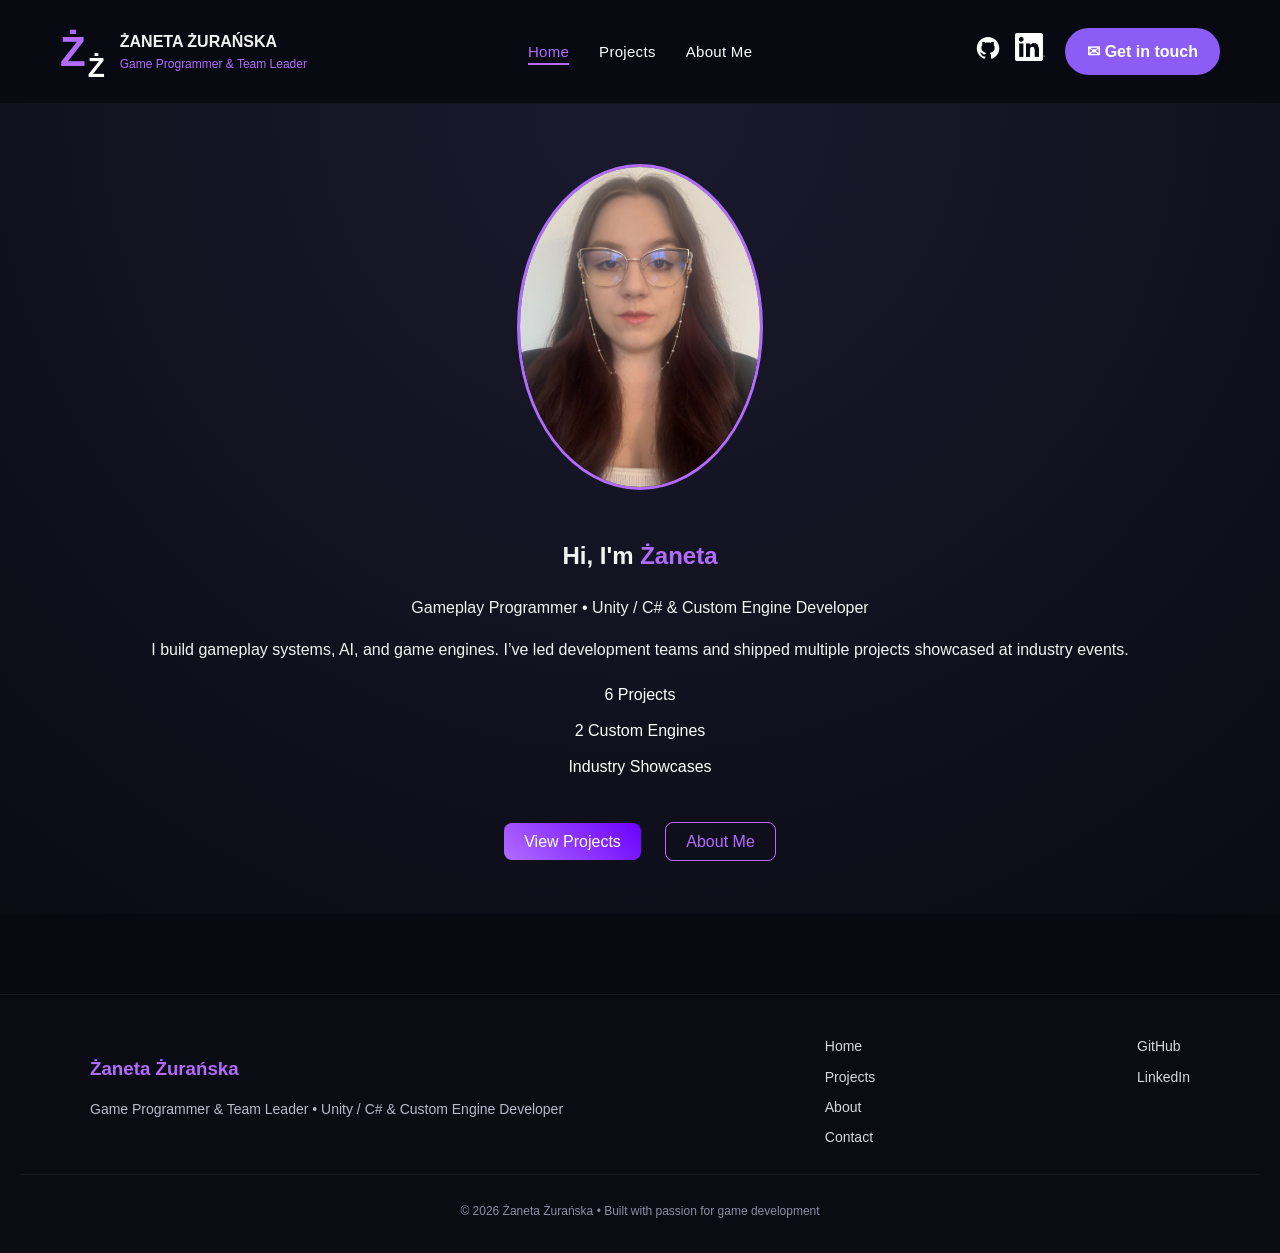
==== commit 9b3343cb: "Fix" ====
--- a/index.html
+++ b/index.html
@@ -4,6 +4,7 @@
     <meta charset="UTF-8">
     <title>Zaneta Zuranska</title>
     <link rel="stylesheet" href="style.css">
+    <link href="https://fonts.googleapis.com/css2?family=Inter:wght@100..900&display=swap" rel="stylesheet">
 </head>
 <body>
 
@@ -82,5 +83,34 @@
     </div>
 </section>
 
+<footer class="footer">
+
+    <div class="footer-content">
+
+        <div class="footer-left">
+            <h3>Żaneta Żurańska</h3>
+            <p>Game Programmer & Team Leader • Unity / C# & Custom Engine Developer</p>
+        </div>
+
+        <div class="footer-links">
+            <a href="index.html">Home</a>
+            <a href="projects.html">Projects</a>
+            <a href="aboutMe.html">About</a>
+            <a href="contact.html">Contact</a>
+        </div>
+
+        <div class="footer-socials">
+            <a href="https://github.com/zanetazuranska" target="_blank">GitHub</a>
+            <a href="https://www.linkedin.com/in/%C5%BCaneta-%C5%BCura%C5%84ska-6b0505299/" target="_blank">LinkedIn</a>
+        </div>
+
+    </div>
+
+    <div class="footer-bottom">
+        <p>© 2026 Żaneta Żurańska • Built with passion for game development</p>
+    </div>
+
+</footer>
+
 </body>
 </html>
--- a/style.css
+++ b/style.css
@@ -1346,4 +1346,58 @@
     transform: translateY(-6px) scale(1.02);
     border-color: #b16cff;
     box-shadow: 0 20px 40px rgba(0,0,0,0.4);
+}
+
+.footer {
+    margin-top: 80px;
+    background: #0b0b14;
+    border-top: 1px solid rgba(255,255,255,0.06);
+    padding: 40px 20px 20px;
+}
+
+.footer-content {
+    display: flex;
+    justify-content: space-between;
+    flex-wrap: wrap;
+    gap: 30px;
+    max-width: 1100px;
+    margin: 0 auto;
+}
+
+.footer-left h3 {
+    color: #b16cff;
+    margin-bottom: 8px;
+}
+
+.footer-left p {
+    color: #b9b9c9;
+    font-size: 14px;
+}
+
+.footer-links,
+.footer-socials {
+    display: flex;
+    flex-direction: column;
+    gap: 8px;
+}
+
+.footer a {
+    color: #d7d7e0;
+    text-decoration: none;
+    font-size: 14px;
+    transition: 0.3s;
+}
+
+.footer a:hover {
+    color: #b16cff;
+    transform: translateX(4px);
+}
+
+.footer-bottom {
+    text-align: center;
+    margin-top: 25px;
+    padding-top: 15px;
+    border-top: 1px solid rgba(255,255,255,0.05);
+    color: #8d8da3;
+    font-size: 12px;
 }
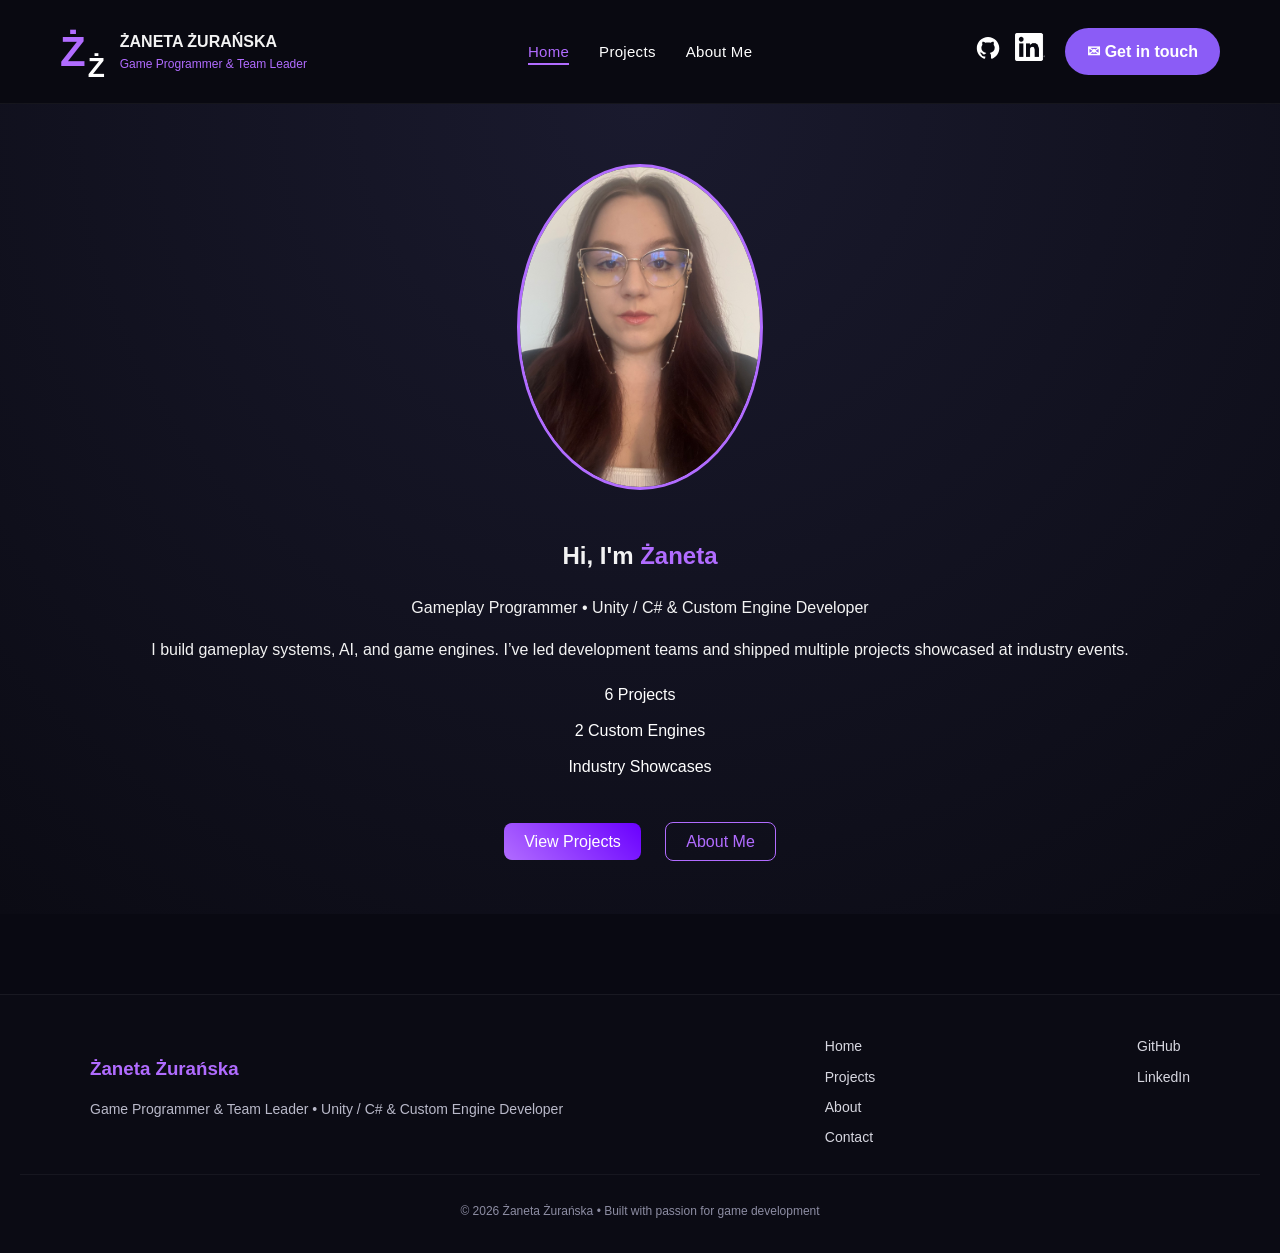
==== commit fe895ec1: "an" ====
--- a/index.html
+++ b/index.html
@@ -5,6 +5,17 @@
     <title>Zaneta Zuranska</title>
     <link rel="stylesheet" href="style.css">
     <link href="https://fonts.googleapis.com/css2?family=Inter:wght@100..900&display=swap" rel="stylesheet">
+
+    <!-- Google tag (gtag.js) -->
+    <script async src="https://www.googletagmanager.com/gtag/js?id=G-TYMXVY2S1J"></script>
+    <script>
+    window.dataLayer = window.dataLayer || [];
+    function gtag(){dataLayer.push(arguments);}
+    gtag('js', new Date());
+
+    gtag('config', 'G-TYMXVY2S1J');
+    </script>
+
 </head>
 <body>
 
